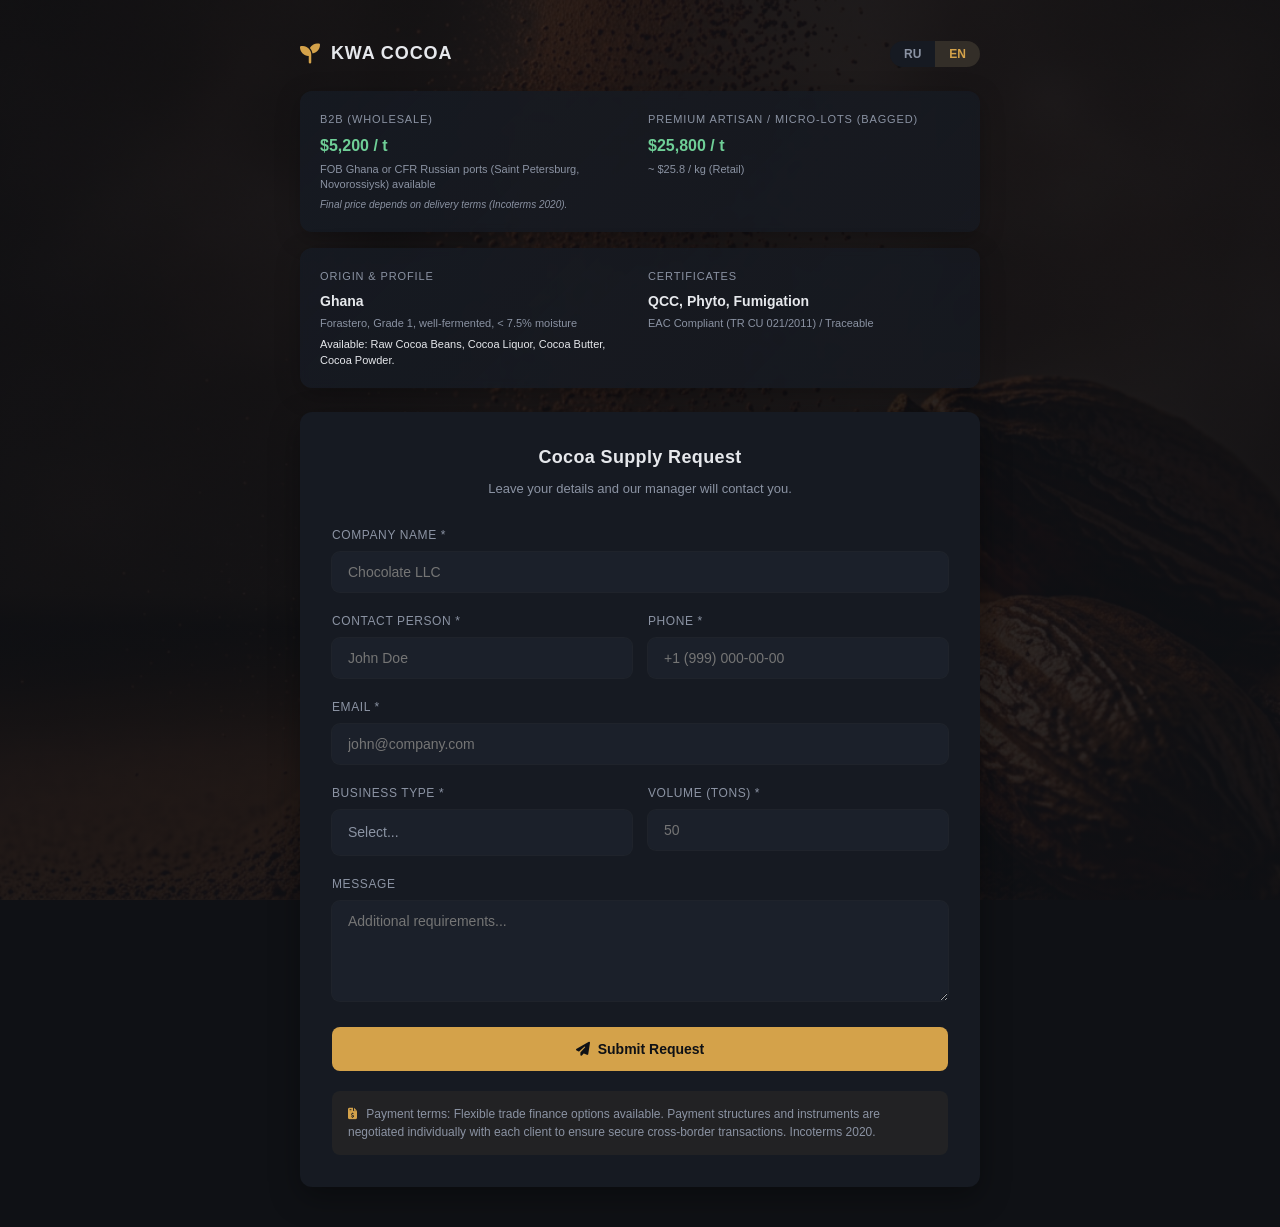
==== cocoa/index.html @ 3d96e948 "Update index.html" ====
<!DOCTYPE html>
<html lang="en">
<head>
<meta charset="UTF-8">
<meta name="viewport" content="width=device-width, initial-scale=1.0">
<title>KWA COCOA | Supply Request</title>

<!-- SEO -->
<meta name="description" content="Premium Ghanaian cocoa beans and processed products for B2B buyers. FOB Ghana or CFR Russian ports. EAC compliant (TR CU 021/2011).">
<meta name="theme-color" content="#0f1115">

<!-- Open Graph / Facebook / LinkedIn / WhatsApp / Telegram -->
<meta property="og:type" content="website">
<meta property="og:site_name" content="KWA COCOA">
<meta property="og:title" content="KWA COCOA — Cocoa Supply Request">
<meta property="og:description" content="Premium Ghanaian cocoa beans and processed products for B2B buyers. FOB Ghana or CFR Russian ports. EAC compliant (TR CU 021/2011).">
<meta property="og:image" content="https://ahiakwa.github.io/cocoa/coco_bg.png">
<meta property="og:image:type" content="image/png">
<meta property="og:image:alt" content="KWA COCOA — Premium Ghanaian cocoa supply">
<!-- Укажите реальный URL страницы (после деплоя на GitHub Pages / собственный домен): -->
<meta property="og:url" content="https://ahiakwa.github.io/">
<meta property="og:locale" content="en_US">
<meta property="og:locale:alternate" content="ru_RU">

<!-- Twitter / X -->
<meta name="twitter:card" content="summary_large_image">
<meta name="twitter:title" content="KWA COCOA — Cocoa Supply Request">
<meta name="twitter:description" content="Premium Ghanaian cocoa beans and processed products for B2B buyers. FOB Ghana or CFR Russian ports. EAC compliant (TR CU 021/2011).">
<meta name="twitter:image" content="https://ahiakwa.github.io/cocoa/coco_bg.png">
<meta name="twitter:image:alt" content="KWA COCOA — Premium Ghanaian cocoa supply">

<link rel="stylesheet" href="https://cdnjs.cloudflare.com/ajax/libs/font-awesome/6.5.1/css/all.min.css">
<link rel="stylesheet" href="https://ahiakwa.github.io/assets/adinkra-icons/css/icons.min.css" />
<style>
  :root {
    --bg: #0f1115;
    --card: #161a22;
    --text: #e6e8ec;
    --muted: #8b93a3;
    --accent: #d4a24a;
    --accent-hover: #e0b05c;
    --border: #232936;
    --input-bg: #1b202a;
    --error: #e26a6a;
    --success: #6fcf97;
  }

  * { box-sizing: border-box; }

  html, body {
    margin: 0; padding: 0;
    background: var(--bg); color: var(--text);
    font-family: -apple-system, BlinkMacSystemFont, "Segoe UI", Roboto, Helvetica, Arial, sans-serif;
    font-size: 14px; line-height: 1.5;
    -webkit-font-smoothing: antialiased;
    scrollbar-width: none; -ms-overflow-style: none;
  }

  body {
    background-image:
      linear-gradient(rgba(15, 17, 21, 0.82), rgba(15, 17, 21, 0.9)),
      url('https://ahiakwa.github.io/cocoa/coco_bg.png');
    background-size: cover;
    background-position: center center;
    background-repeat: no-repeat;
    background-attachment: fixed;
  }

  html::-webkit-scrollbar, body::-webkit-scrollbar, *::-webkit-scrollbar { display: none; width: 0; height: 0; }
  * { scrollbar-width: none; -ms-overflow-style: none; }

  input[type=number]::-webkit-inner-spin-button, 
  input[type=number]::-webkit-outer-spin-button { -webkit-appearance: none; margin: 0; }
  input[type=number] { -moz-appearance: textfield; }

  .app-wrapper {
    min-height: 100vh;
    display: flex;
    flex-direction: column;
    align-items: center;
    padding: 40px 20px;
  }

  .top-bar {
    width: 100%;
    max-width: 680px;
    display: flex;
    justify-content: space-between;
    align-items: center;
    margin-bottom: 24px;
  }

  .brand {
    display: flex;
    align-items: center;
    gap: 10px;
    font-size: 18px;
    font-weight: 700;
    letter-spacing: 0.05em;
    color: var(--text);
  }

  .brand i { color: var(--accent); font-size: 20px; }

  .lang-switch {
    display: flex;
    background: var(--card);
    border-radius: 20px;
    overflow: hidden;
    cursor: pointer;
    user-select: none;
  }

  .lang-btn {
    padding: 6px 14px;
    font-size: 12px;
    font-weight: 600;
    color: var(--muted);
    transition: all 0.2s ease;
    border: none;
    background: transparent;
    cursor: pointer;
  }

  .lang-btn.active {
    background: rgba(212, 162, 74, 0.15);
    color: var(--accent);
  }

  .price-banner {
    width: 100%;
    max-width: 680px;
    background: linear-gradient(135deg, rgba(22, 26, 34, 0.92), rgba(22, 26, 34, 0.78));
    border-radius: 12px;
    padding: 20px;
    margin-bottom: 16px;
    display: grid;
    grid-template-columns: repeat(2, 1fr);
    gap: 16px;
    align-items: start;
    backdrop-filter: blur(4px);
    -webkit-backdrop-filter: blur(4px);
    box-shadow: 0 6px 24px rgba(0, 0, 0, 0.25);
  }

  .spec-banner {
    width: 100%;
    max-width: 680px;
    background: linear-gradient(135deg, rgba(22, 26, 34, 0.92), rgba(22, 26, 34, 0.78));
    border-radius: 12px;
    padding: 20px;
    margin-bottom: 24px;
    display: grid;
    grid-template-columns: repeat(2, 1fr);
    gap: 16px;
    align-items: start;
    backdrop-filter: blur(4px);
    -webkit-backdrop-filter: blur(4px);
    box-shadow: 0 6px 24px rgba(0, 0, 0, 0.25);
  }

  .price-item { display: flex; flex-direction: column; }

  .price-label {
    font-size: 11px;
    text-transform: uppercase;
    letter-spacing: 0.08em;
    color: var(--muted);
    margin-bottom: 6px;
  }

  .price-value {
    font-size: 16px;
    font-weight: 600;
    color: var(--success);
  }

  .price-value.spec {
    font-size: 14px;
    color: var(--text);
  }

  .price-sub {
    font-size: 11px;
    color: var(--muted);
    margin-top: 4px;
    line-height: 1.4;
  }

  .price-note {
    font-size: 10px;
    color: var(--muted);
    margin-top: 6px;
    font-style: italic;
    line-height: 1.4;
  }

  .price-products {
    font-size: 11px;
    color: var(--text);
    margin-top: 6px;
    line-height: 1.4;
  }

  .form-container {
    width: 100%;
    max-width: 680px;
    background: var(--card);
    border-radius: 12px;
    padding: 32px;
    box-shadow: 0 10px 30px rgba(0,0,0,0.35);
    position: relative;
  }

  .header-title { text-align: center; margin-bottom: 28px; }

  .header-title h1 {
    font-size: 18px;
    font-weight: 600;
    margin: 0 0 8px;
    letter-spacing: 0.02em;
  }

  .header-title p { color: var(--muted); font-size: 13px; margin: 0; }

  .form-group { margin-bottom: 20px; position: relative; }

  label {
    display: block;
    font-size: 12px;
    color: var(--muted);
    margin-bottom: 8px;
    font-weight: 500;
    text-transform: uppercase;
    letter-spacing: 0.05em;
  }

  input, textarea {
    width: 100%;
    background: var(--input-bg);
    border: none;
    color: var(--text);
    padding: 12px 16px;
    border-radius: 8px;
    font-size: 14px;
    font-family: inherit;
    transition: box-shadow 0.2s ease, outline 0.2s ease;
    outline: none;
    box-shadow: 0 0 0 1px rgba(255, 255, 255, 0.04);
  }

  input:focus, textarea:focus {
    outline: none;
    box-shadow: 0 0 0 1px var(--accent);
  }

  input:user-invalid {
    box-shadow: 0 0 0 1px var(--error);
  }

  textarea { resize: vertical; min-height: 100px; }

  .row { display: grid; grid-template-columns: 1fr 1fr; gap: 16px; }

  .custom-select {
    position: relative;
    user-select: none;
    width: 100%;
  }

  .select-selected {
    width: 100%;
    background: var(--input-bg);
    border: none;
    color: var(--muted);
    padding: 12px 16px;
    border-radius: 8px;
    font-size: 14px;
    cursor: pointer;
    transition: box-shadow 0.2s ease;
    display: flex;
    justify-content: space-between;
    align-items: center;
    box-shadow: 0 0 0 1px rgba(255, 255, 255, 0.04);
  }

  .select-selected.has-value { color: var(--text); }
  .custom-select:focus-within .select-selected { box-shadow: 0 0 0 1px var(--accent); }
  .select-selected i { font-size: 10px; color: var(--muted); transition: transform 0.2s ease; }
  .custom-select.open .select-selected i { transform: rotate(180deg); }

  .select-items {
    position: absolute;
    background: var(--input-bg);
    border: none;
    border-radius: 8px;
    top: calc(100% + 4px);
    left: 0;
    right: 0;
    z-index: 99;
    box-shadow: 0 10px 25px rgba(0,0,0,0.5);
    max-height: 200px;
    overflow-y: auto;
    display: none;
  }
  
  .select-items::-webkit-scrollbar { display: none; }
  .select-items { -ms-overflow-style: none; scrollbar-width: none; }

  .custom-select.open .select-items { display: block; }

  .select-item {
    padding: 12px 16px;
    cursor: pointer;
    font-size: 14px;
    color: var(--text);
    transition: background 0.15s ease;
  }

  .select-item:hover, .select-item.selected {
    background: rgba(212, 162, 74, 0.1);
    color: var(--accent);
  }

  .custom-select.invalid .select-selected { box-shadow: 0 0 0 1px var(--error); }

  button[type="submit"] {
    width: 100%;
    background: var(--accent);
    color: #0f1115;
    border: none;
    padding: 14px;
    border-radius: 8px;
    font-size: 14px;
    font-weight: 600;
    cursor: pointer;
    transition: background 0.2s ease, transform 0.1s ease;
    display: flex;
    align-items: center;
    justify-content: center;
    gap: 8px;
    margin-top: 12px;
  }

  button[type="submit"]:hover:not(:disabled) { background: var(--accent-hover); }
  button[type="submit"]:active:not(:disabled) { transform: scale(0.98); }
  button[type="submit"]:disabled { opacity: 0.7; cursor: not-allowed; }

  .payment-notice {
    margin-top: 20px;
    padding: 14px 16px;
    background: rgba(212, 162, 74, 0.06);
    border: none;
    border-radius: 8px;
    font-size: 12px;
    color: var(--muted);
    line-height: 1.5;
  }

  .payment-notice i {
    color: var(--accent);
    margin-right: 6px;
  }

  .toast {
    position: fixed;
    top: 20px;
    left: 50%;
    transform: translateX(-50%) translateY(-100px);
    background: var(--card);
    border: none;
    padding: 16px 24px;
    border-radius: 8px;
    font-weight: 500;
    box-shadow: 0 10px 30px rgba(0,0,0,0.5);
    transition: transform 0.3s cubic-bezier(0.175, 0.885, 0.32, 1.275);
    z-index: 1000;
    display: flex;
    align-items: center;
    gap: 12px;
    max-width: 90vw;
  }

  .toast.show { transform: translateX(-50%) translateY(0); }
  .toast.success { color: var(--success); box-shadow: 0 10px 30px rgba(111, 207, 151, 0.25), 0 10px 30px rgba(0,0,0,0.5); }
  .toast.error { color: var(--error); box-shadow: 0 10px 30px rgba(226, 106, 106, 0.25), 0 10px 30px rgba(0,0,0,0.5); }

  @media (max-width: 820px) {
    .price-banner, .spec-banner { grid-template-columns: 1fr 1fr; gap: 12px; }
  }
  @media (max-width: 600px) {
    .form-container { padding: 24px; }
    .row { grid-template-columns: 1fr; gap: 0; }
    .price-banner, .spec-banner { grid-template-columns: 1fr; gap: 12px; }
    .top-bar { flex-direction: column; align-items: flex-start; gap: 16px; }

    body { background-attachment: scroll; }
  }
</style>
</head>
<body>

<div id="toast" class="toast">
  <i id="toastIcon" class="fa-solid"></i>
  <span id="toastMessage"></span>
</div>

<div class="app-wrapper">
  
  <div class="top-bar">
    <div class="brand">
      <i class="fa-solid fa-seedling"></i>
      KWA COCOA
    </div>
    <div class="lang-switch">
      <button type="button" class="lang-btn" onclick="setLanguage('ru')">RU</button>
      <button type="button" class="lang-btn active" onclick="setLanguage('en')">EN</button>
    </div>
  </div>

  <div class="price-banner">
    <div class="price-item">
      <div class="price-label" data-i18n="price_b2b">B2B (Wholesale)</div>
      <div class="price-value">$5,200 / t</div>
      <div class="price-sub" data-i18n="price_b2b_sub">FOB Ghana or CFR Russian ports (Saint Petersburg, Novorossiysk) available</div>
      <div class="price-note" data-i18n="price_b2b_note">Final price depends on delivery terms (Incoterms 2020).</div>
    </div>
    <div class="price-item">
      <div class="price-label" data-i18n="price_b2c">Premium Artisan / Micro-Lots (Bagged)</div>
      <div class="price-value">$25,800 / t</div>
      <div class="price-sub" data-i18n="price_b2c_sub">~ $25.8 / kg (Retail)</div>
    </div>
  </div>

  <div class="spec-banner">
    <div class="price-item">
      <div class="price-label" data-i18n="spec_origin">Origin & Profile</div>
      <div class="price-value spec" data-i18n="spec_origin_val">Ghana</div>
      <div class="price-sub" data-i18n="spec_char_val">Forastero, Grade 1, well-fermented, &lt; 7.5% moisture</div>
      <div class="price-products" data-i18n="spec_products">Available: Raw Cocoa Beans, Cocoa Liquor, Cocoa Butter, Cocoa Powder.</div>
    </div>
    <div class="price-item">
      <div class="price-label" data-i18n="spec_certs">Certificates</div>
      <div class="price-value spec" data-i18n="spec_certs_val">QCC, Phyto, Fumigation</div>
      <div class="price-sub" data-i18n="spec_trace_val">EAC Compliant (TR CU 021/2011) / Traceable</div>
    </div>
  </div>

  <div class="form-container">
    <div class="header-title">
      <h1 data-i18n="form_title">Cocoa Supply Request</h1>
      <p data-i18n="form_subtitle">Leave your details and our manager will contact you.</p>
    </div>

    <form id="cocoaForm" onsubmit="submitForm(event)">

      <input type="hidden" name="access_key" value="8f15fd00-7f2b-4101-b661-bcb490d8f3a6">
      <input type="hidden" name="subject" value="New B2B Lead - KWA COCOA">
      <input type="hidden" name="from_name" value="KWA COCOA Website">

      <input type="text" name="bot_field" tabindex="-1" autocomplete="off"
             aria-hidden="true"
             style="position:absolute;left:-9999px;top:auto;width:1px;height:1px;overflow:hidden;">

      <div class="form-group">
        <label for="company" data-i18n="lbl_company">Company Name *</label>
        <input type="text" id="company" name="Company" required placeholder="Chocolate LLC" data-i18n-placeholder="ph_company">
      </div>

      <div class="row">
        <div class="form-group">
          <label for="name" data-i18n="lbl_name">Contact Person *</label>
          <input type="text" id="name" name="Contact Person" required placeholder="John Doe" data-i18n-placeholder="ph_name">
        </div>
        <div class="form-group">
          <label for="phone" data-i18n="lbl_phone">Phone *</label>
          <input type="tel" id="phone" name="Phone" required placeholder="+1 (999) 000-00-00" data-i18n-placeholder="ph_phone">
        </div>
      </div>

      <div class="form-group">
        <label for="email" data-i18n="lbl_email">Email *</label>
        <input type="email" id="email" name="Email" required placeholder="john@company.com" data-i18n-placeholder="ph_email">
      </div>

      <div class="row">
        <div class="form-group">
          <label data-i18n="lbl_business">Business Type *</label>

          <div class="custom-select" id="businessSelect" tabindex="0">
            <div class="select-selected" id="selectSelected" data-i18n="select_placeholder">Select...</div>
            <div class="select-items" id="selectItems">
              <div class="select-item" data-value="factory" data-i18n="opt_factory">Confectionery / Chocolate Factory</div>
              <div class="select-item" data-value="distributor" data-i18n="opt_distributor">B2B Food Ingredients Distributor</div>
              <div class="select-item" data-value="artisan" data-i18n="opt_artisan">Artisan Chocolate Maker / Specialty Roaster</div>
              <div class="select-item" data-value="other" data-i18n="opt_other">Other</div>
            </div>
          </div>
          <input type="hidden" name="Business Type" id="businessInput">
        </div>

        <div class="form-group">
          <label for="volume" data-i18n="lbl_volume">Volume (tons) *</label>
          <input type="number" id="volume" name="Volume" required placeholder="50" min="1" data-i18n-placeholder="ph_volume">
        </div>
      </div>

      <div class="form-group">
        <label for="message" data-i18n="lbl_message">Message</label>
        <textarea id="message" name="Message" placeholder="Additional requirements..." data-i18n-placeholder="ph_message"></textarea>
      </div>

      <button type="submit" id="submitBtn">
        <i class="fa-solid fa-paper-plane"></i> 
        <span data-i18n="btn_submit">Submit Request</span>
      </button>
    </form>

    <div class="payment-notice">
      <i class="fa-solid fa-file-invoice-dollar"></i>
      <span data-i18n="payment_notice">Payment terms: Flexible trade finance options available. Payment structures and instruments are negotiated individually with each client to ensure secure cross-border transactions. Incoterms 2020.</span>
    </div>
  </div>
</div>

<script>
  const CONFIG = {
    WORKER_URL: "",
    WEB3FORMS_URL: "https://api.web3forms.com/submit"
  };

  const translations = {
    en: {
      price_b2b: "B2B (Wholesale)",
      price_b2b_sub: "FOB Ghana or CFR Russian ports (Saint Petersburg, Novorossiysk) available",
      price_b2b_note: "Final price depends on delivery terms (Incoterms 2020).",
      price_b2c: "Premium Artisan / Micro-Lots (Bagged)",
      price_b2c_sub: "~ $25.8 / kg (Retail)",
      spec_origin: "Origin & Profile",
      spec_origin_val: "Ghana",
      spec_char_val: "Forastero, Grade 1, well-fermented, < 7.5% moisture",
      spec_products: "Available: Raw Cocoa Beans, Cocoa Liquor, Cocoa Butter, Cocoa Powder.",
      spec_certs: "Certificates",
      spec_certs_val: "QCC, Phyto, Fumigation",
      spec_trace_val: "EAC Compliant (TR CU 021/2011) / Traceable",
      form_title: "Cocoa Supply Request",
      form_subtitle: "Leave your details and our manager will contact you.",
      lbl_company: "Company Name *", ph_company: "Chocolate LLC",
      lbl_name: "Contact Person *", ph_name: "John Doe",
      lbl_phone: "Phone *", ph_phone: "+1 (999) 000-00-00",
      lbl_email: "Email *", ph_email: "john@company.com",
      lbl_business: "Business Type *", select_placeholder: "Select...",
      opt_factory: "Confectionery / Chocolate Factory",
      opt_distributor: "B2B Food Ingredients Distributor",
      opt_artisan: "Artisan Chocolate Maker / Specialty Roaster",
      opt_other: "Other",
      lbl_volume: "Volume (tons) *", ph_volume: "50",
      lbl_message: "Message", ph_message: "Additional requirements...",
      btn_submit: "Submit Request",
      msg_success: "Request sent successfully!",
      msg_error: "Something went wrong. Please try again.",
      msg_sending: "Sending...",
      payment_notice: "Payment terms: Flexible trade finance options available. Payment structures and instruments are negotiated individually with each client to ensure secure cross-border transactions. Incoterms 2020."
    },
    ru: {
      price_b2b: "B2B (Опт)",
      price_b2b_sub: "FOB Гана или CFR порты РФ (Санкт-Петербург, Новороссийск)",
      price_b2b_note: "Финальная цена зависит от условий поставки (Инкотермс 2020).",
      price_b2c: "Премиум / Микро-лоты (в мешках)",
      price_b2c_sub: "~ 2 500 ₽ / кг (Розница)",
      spec_origin: "Происхождение и сорт",
      spec_origin_val: "Гана",
      spec_char_val: "Форастеро, 1-й сорт (Grade 1), ферментированные, влажность < 7.5%",
      spec_products: "Доступно: сырые какао-бобы, какао-тертое, какао-масло, какао-порошок.",
      spec_certs: "Сертификаты",
      spec_certs_val: "QCC, Фитосанитарный, Фумигационный",
      spec_trace_val: "Соответствует ТР ТС 021/2011 (ЕАЭС) / Прослеживаемость",
      form_title: "Заявка на поставку какао",
      form_subtitle: "Оставьте свои данные, и наш менеджер свяжется с вами.",
      lbl_company: "Название компании *", ph_company: "ООО «Шоколад»",
      lbl_name: "Контактное лицо *", ph_name: "Иван Иванов",
      lbl_phone: "Телефон *", ph_phone: "+7 (999) 000-00-00",
      lbl_email: "Email *", ph_email: "ivan@company.ru",
      lbl_business: "Тип бизнеса *", select_placeholder: "Выберите...",
      opt_factory: "Кондитерская фабрика / Производство",
      opt_distributor: "Дистрибьютор пищевого сырья (B2B)",
      opt_artisan: "Крафтовый производитель / Bean-to-Bar",
      opt_other: "Другое",
      lbl_volume: "Объем (тонн) *", ph_volume: "50",
      lbl_message: "Комментарий", ph_message: "Дополнительные требования...",
      btn_submit: "Отправить заявку",
      msg_success: "Заявка успешно отправлена!",
      msg_error: "Произошла ошибка. Пожалуйста, попробуйте снова.",
      msg_sending: "Отправка...",
      payment_notice: "Условия оплаты: Доступны гибкие инструменты торгового финансирования. Структура расчетов и платежные инструменты обсуждаются индивидуально с каждым клиентом для обеспечения безопасности трансграничных сделок. Incoterms 2020."
    }
  };

  let currentLang = 'en';

  function setLanguage(lang) {
    currentLang = lang;
    document.querySelectorAll('.lang-btn').forEach(btn => {
      btn.classList.toggle('active', btn.textContent.toLowerCase() === lang);
    });

    document.querySelectorAll('[data-i18n]').forEach(el => {
      const key = el.getAttribute('data-i18n');
      if (translations[lang][key]) {
        if (el.id === 'selectSelected' && el.classList.contains('has-value')) return;
        el.textContent = translations[lang][key];
      }
    });

    document.querySelectorAll('[data-i18n-placeholder]').forEach(el => {
      const key = el.getAttribute('data-i18n-placeholder');
      if (translations[lang][key]) {
        el.setAttribute('placeholder', translations[lang][key]);
      }
    });

    if (businessInput.value) {
      const selectedItem = [...items].find(i => i.classList.contains('selected'));
      if (selectedItem) {
        const i18nKey = selectedItem.getAttribute('data-i18n');
        const newText = translations[lang][i18nKey];
        selectSelected.textContent = newText;
        businessInput.value = newText;
      }
    }
  }

  const customSelect = document.getElementById('businessSelect');
  const selectSelected = document.getElementById('selectSelected');
  const selectItems = document.getElementById('selectItems');
  const businessInput = document.getElementById('businessInput');
  const items = selectItems.querySelectorAll('.select-item');

  customSelect.addEventListener('click', function(e) {
    if (e.target.closest('.select-items')) return;
    customSelect.classList.toggle('open');
  });

  document.addEventListener('click', function(e) {
    if (!customSelect.contains(e.target)) customSelect.classList.remove('open');
  });

  items.forEach(item => {
    item.addEventListener('click', function() {
      const i18nKey = this.getAttribute('data-i18n');
      const text = translations[currentLang][i18nKey];

      selectSelected.textContent = text;
      selectSelected.classList.add('has-value');
      businessInput.value = text;

      items.forEach(i => i.classList.remove('selected'));
      this.classList.add('selected');

      customSelect.classList.remove('open');
      customSelect.classList.remove('invalid');
    });
  });

  const toast = document.getElementById('toast');
  const toastIcon = document.getElementById('toastIcon');
  const toastMessage = document.getElementById('toastMessage');

  function showToast(message, type) {
    toastMessage.textContent = message;
    toast.className = `toast show ${type}`;
    toastIcon.className = type === 'success' ? 'fa-solid fa-circle-check' : 'fa-solid fa-circle-exclamation';
    setTimeout(() => toast.classList.remove('show'), 5000);
  }

  function submitForm(e) {
    e.preventDefault();

    const form = document.getElementById('cocoaForm');

    const honeypot = form.querySelector('[name="bot_field"]');
    if (honeypot && honeypot.value.trim() !== "") {
      return false;
    }

    let isValid = true;

    if (!businessInput.value) {
      isValid = false;
      customSelect.classList.add('invalid');
    } else {
      customSelect.classList.remove('invalid');
    }

    if (!form.checkValidity()) {
      isValid = false;
      form.reportValidity();
    }

    if (!isValid) return false;

    const submitBtn = document.getElementById('submitBtn');
    const originalBtnText = submitBtn.innerHTML;
    submitBtn.innerHTML = `<i class="fa-solid fa-spinner fa-spin"></i> <span>${translations[currentLang].msg_sending}</span>`;
    submitBtn.disabled = true;

    const formData = new FormData(form);
    const object = Object.fromEntries(formData);

    const isWorker = Boolean(CONFIG.WORKER_URL);
    const endpoint = isWorker ? CONFIG.WORKER_URL : CONFIG.WEB3FORMS_URL;

    fetch(endpoint, {
      method: 'POST',
      headers: {
        'Content-Type': 'application/json',
        'Accept': 'application/json'
      },
      body: JSON.stringify(object)
    })
    .then(async (response) => {
      let json;
      try { json = await response.json(); } catch { json = {}; }

      const ok = isWorker ? (json && json.ok === true) : (response.status === 200);

      if (ok) {
        showToast(translations[currentLang].msg_success, 'success');
        form.reset();

        selectSelected.classList.remove('has-value');
        selectSelected.textContent = translations[currentLang]['select_placeholder'];
        businessInput.value = '';
        items.forEach(i => i.classList.remove('selected'));
      } else {
        console.error(response, json);
        showToast(json.message || translations[currentLang].msg_error, 'error');
      }
    })
    .catch(error => {
      console.error(error);
      showToast(translations[currentLang].msg_error, 'error');
    })
    .finally(() => {
      submitBtn.innerHTML = originalBtnText;
      submitBtn.disabled = false;
    });

    return false;
  }

  setLanguage('en');
</script>

</body>
</html>
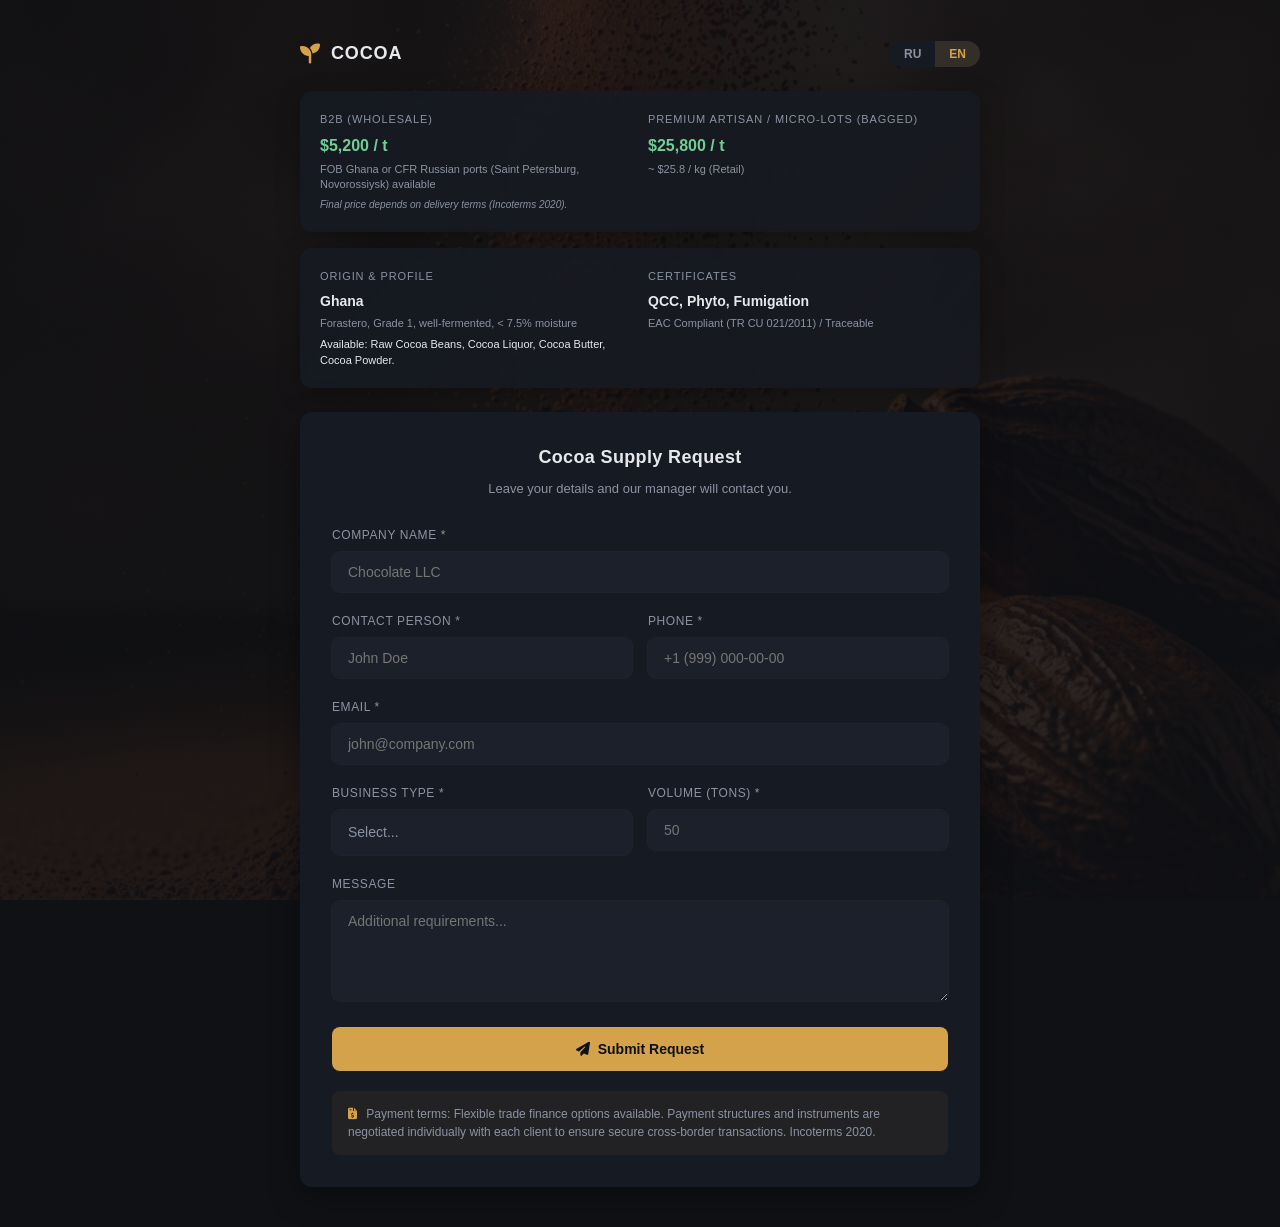
==== commit 7d308c0d: "Update index.html" ====
--- a/cocoa/index.html
+++ b/cocoa/index.html
@@ -3,7 +3,7 @@
 <head>
 <meta charset="UTF-8">
 <meta name="viewport" content="width=device-width, initial-scale=1.0">
-<title>KWA COCOA | Supply Request</title>
+<title>COCO | Supply Request</title>
 
 <!-- SEO -->
 <meta name="description" content="Premium Ghanaian cocoa beans and processed products for B2B buyers. FOB Ghana or CFR Russian ports. EAC compliant (TR CU 021/2011).">
@@ -410,7 +410,7 @@
   <div class="top-bar">
     <div class="brand">
       <i class="fa-solid fa-seedling"></i>
-      KWA COCOA
+      COCOA
     </div>
     <div class="lang-switch">
       <button type="button" class="lang-btn" onclick="setLanguage('ru')">RU</button>
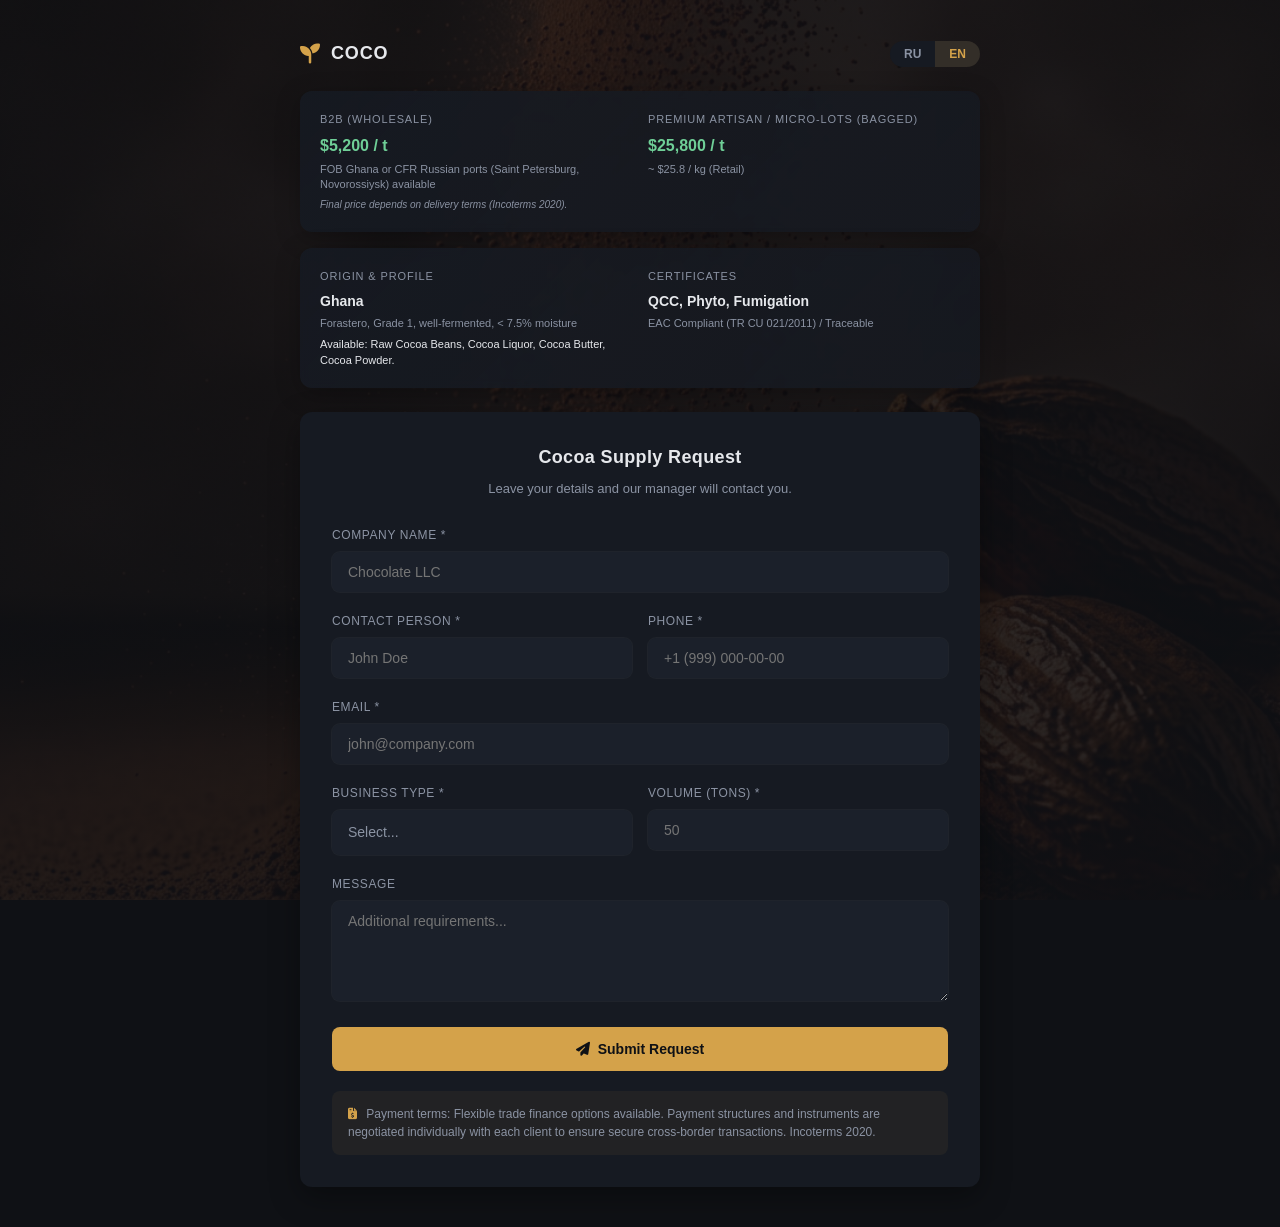
==== commit d76c9711: "Update index.html" ====
--- a/cocoa/index.html
+++ b/cocoa/index.html
@@ -410,7 +410,7 @@
   <div class="top-bar">
     <div class="brand">
       <i class="fa-solid fa-seedling"></i>
-      COCOA
+      COCO
     </div>
     <div class="lang-switch">
       <button type="button" class="lang-btn" onclick="setLanguage('ru')">RU</button>
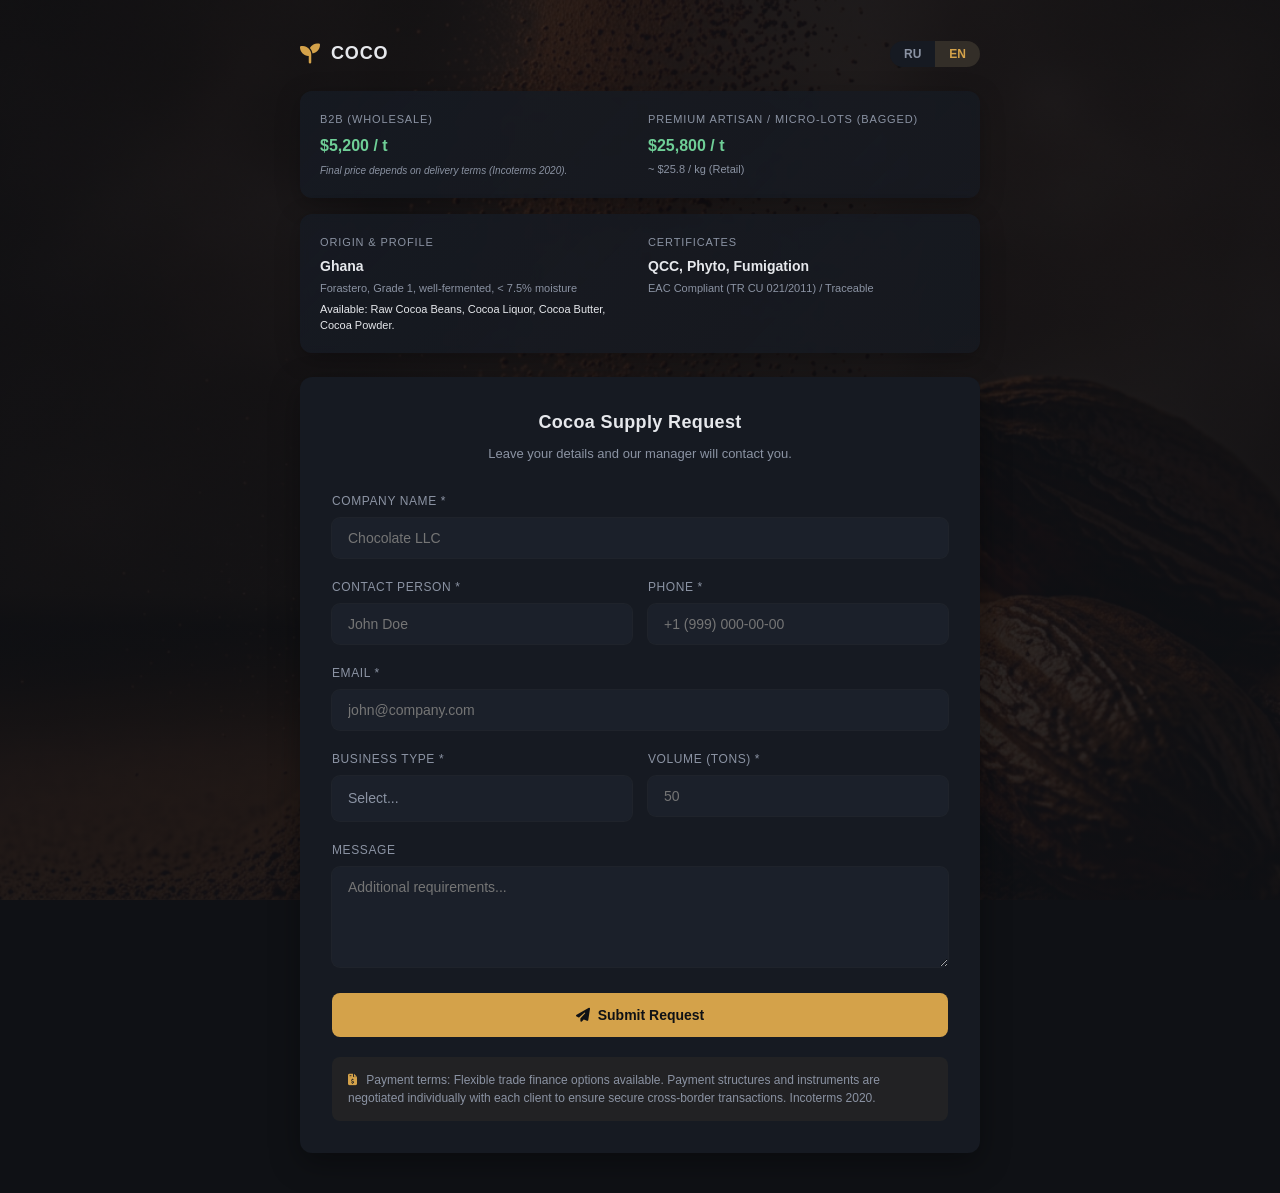
==== commit 5dea8ec2: "Update index.html" ====
--- a/cocoa/index.html
+++ b/cocoa/index.html
@@ -422,7 +422,9 @@
     <div class="price-item">
       <div class="price-label" data-i18n="price_b2b">B2B (Wholesale)</div>
       <div class="price-value">$5,200 / t</div>
+      <!--
       <div class="price-sub" data-i18n="price_b2b_sub">FOB Ghana or CFR Russian ports (Saint Petersburg, Novorossiysk) available</div>
+      -->
       <div class="price-note" data-i18n="price_b2b_note">Final price depends on delivery terms (Incoterms 2020).</div>
     </div>
     <div class="price-item">
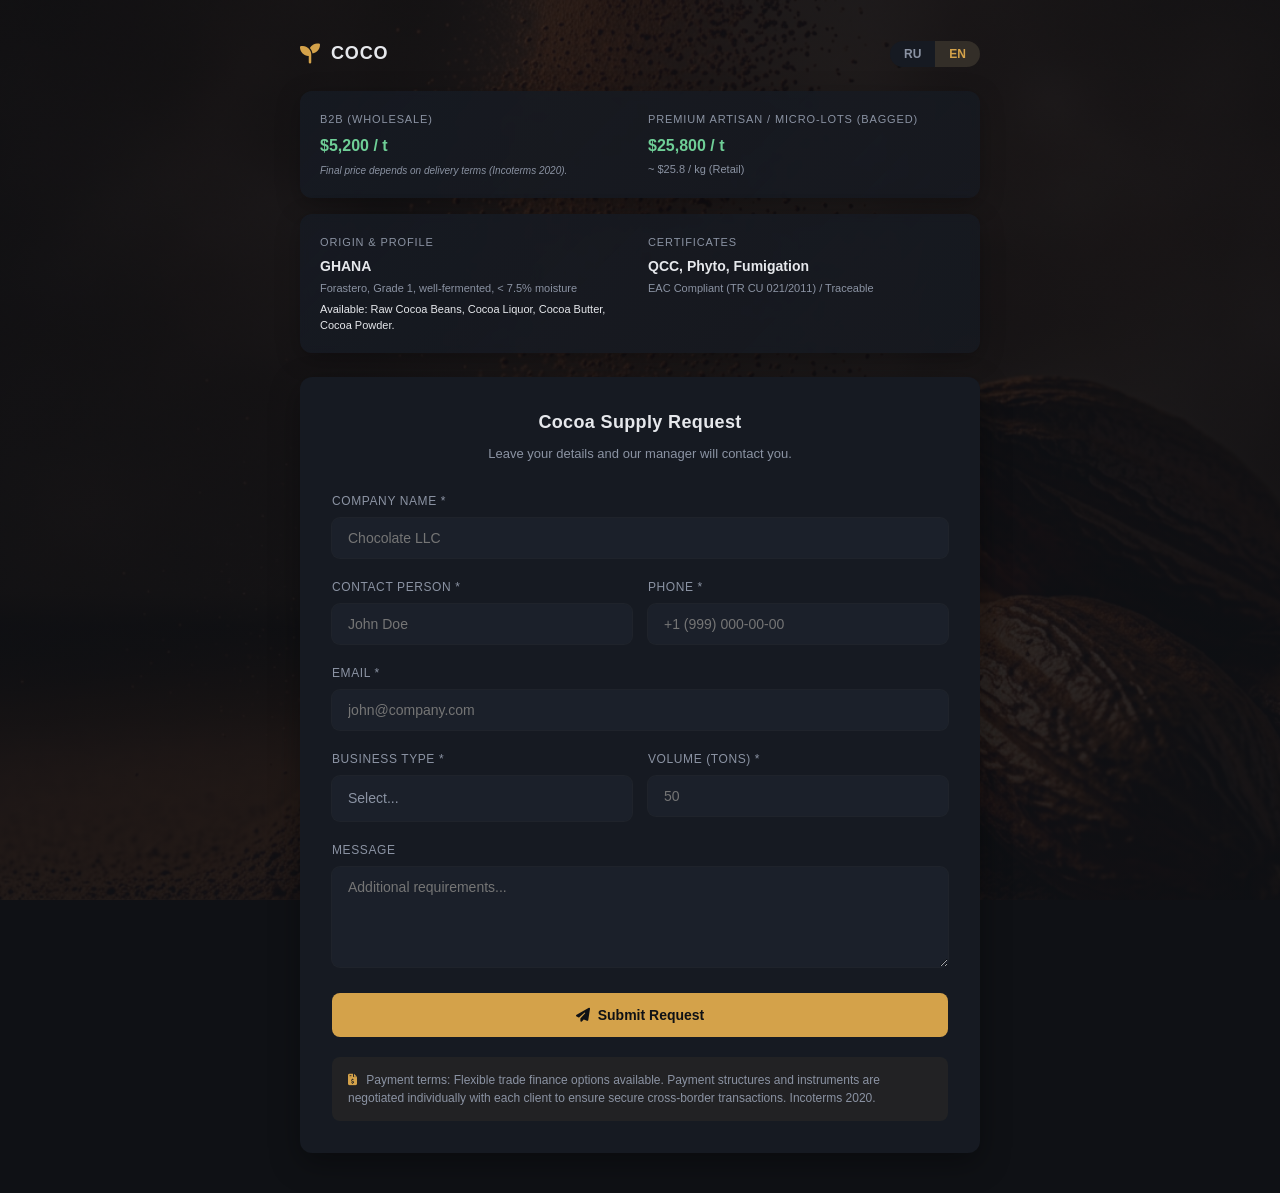
==== commit 26f6a309: "Update index.html" ====
--- a/cocoa/index.html
+++ b/cocoa/index.html
@@ -437,7 +437,7 @@
   <div class="spec-banner">
     <div class="price-item">
       <div class="price-label" data-i18n="spec_origin">Origin & Profile</div>
-      <div class="price-value spec" data-i18n="spec_origin_val">Ghana</div>
+      <div class="price-value spec" data-i18n="spec_origin_val">GHANA</div>
       <div class="price-sub" data-i18n="spec_char_val">Forastero, Grade 1, well-fermented, &lt; 7.5% moisture</div>
       <div class="price-products" data-i18n="spec_products">Available: Raw Cocoa Beans, Cocoa Liquor, Cocoa Butter, Cocoa Powder.</div>
     </div>
@@ -539,7 +539,7 @@
       price_b2c: "Premium Artisan / Micro-Lots (Bagged)",
       price_b2c_sub: "~ $25.8 / kg (Retail)",
       spec_origin: "Origin & Profile",
-      spec_origin_val: "Ghana",
+      spec_origin_val: "GHANA",
       spec_char_val: "Forastero, Grade 1, well-fermented, < 7.5% moisture",
       spec_products: "Available: Raw Cocoa Beans, Cocoa Liquor, Cocoa Butter, Cocoa Powder.",
       spec_certs: "Certificates",
@@ -571,7 +571,7 @@
       price_b2c: "Премиум / Микро-лоты (в мешках)",
       price_b2c_sub: "~ 2 500 ₽ / кг (Розница)",
       spec_origin: "Происхождение и сорт",
-      spec_origin_val: "Гана",
+      spec_origin_val: "ГАНА",
       spec_char_val: "Форастеро, 1-й сорт (Grade 1), ферментированные, влажность < 7.5%",
       spec_products: "Доступно: сырые какао-бобы, какао-тертое, какао-масло, какао-порошок.",
       spec_certs: "Сертификаты",
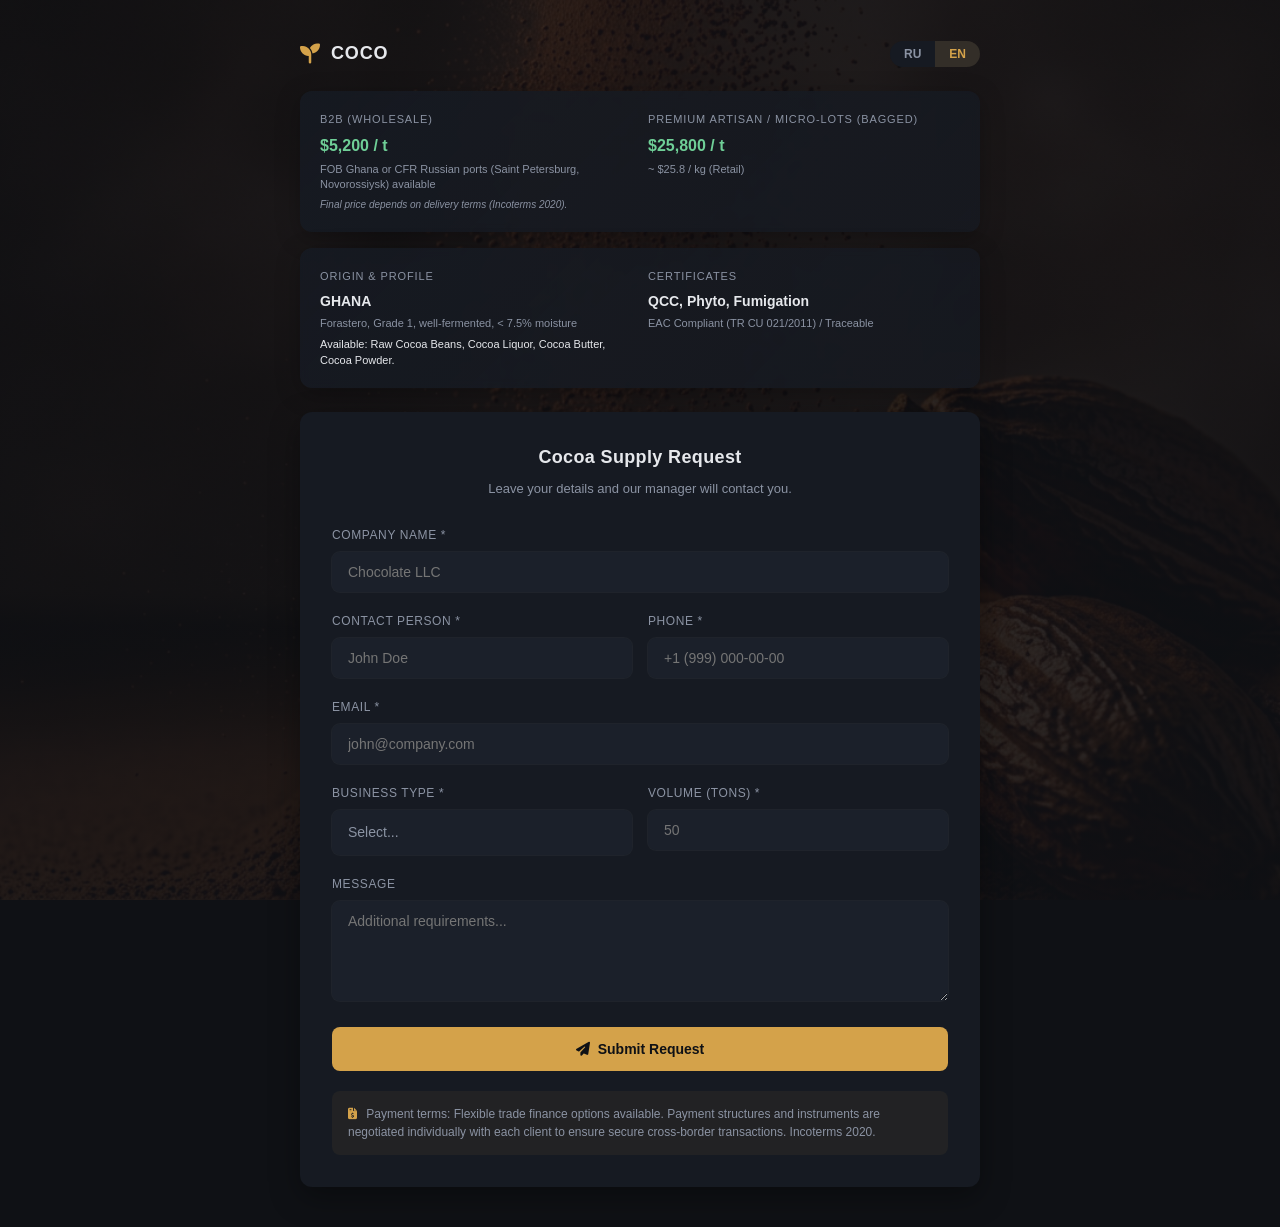
==== commit 8952eee4: "Update index.html" ====
--- a/cocoa/index.html
+++ b/cocoa/index.html
@@ -422,9 +422,7 @@
     <div class="price-item">
       <div class="price-label" data-i18n="price_b2b">B2B (Wholesale)</div>
       <div class="price-value">$5,200 / t</div>
-      <!--
-      <div class="price-sub" data-i18n="price_b2b_sub">FOB Ghana or CFR Russian ports (Saint Petersburg, Novorossiysk) available</div>
-      -->
+      <div class="price-sub" data-i18n="price_b2b_sub"></div>
       <div class="price-note" data-i18n="price_b2b_note">Final price depends on delivery terms (Incoterms 2020).</div>
     </div>
     <div class="price-item">
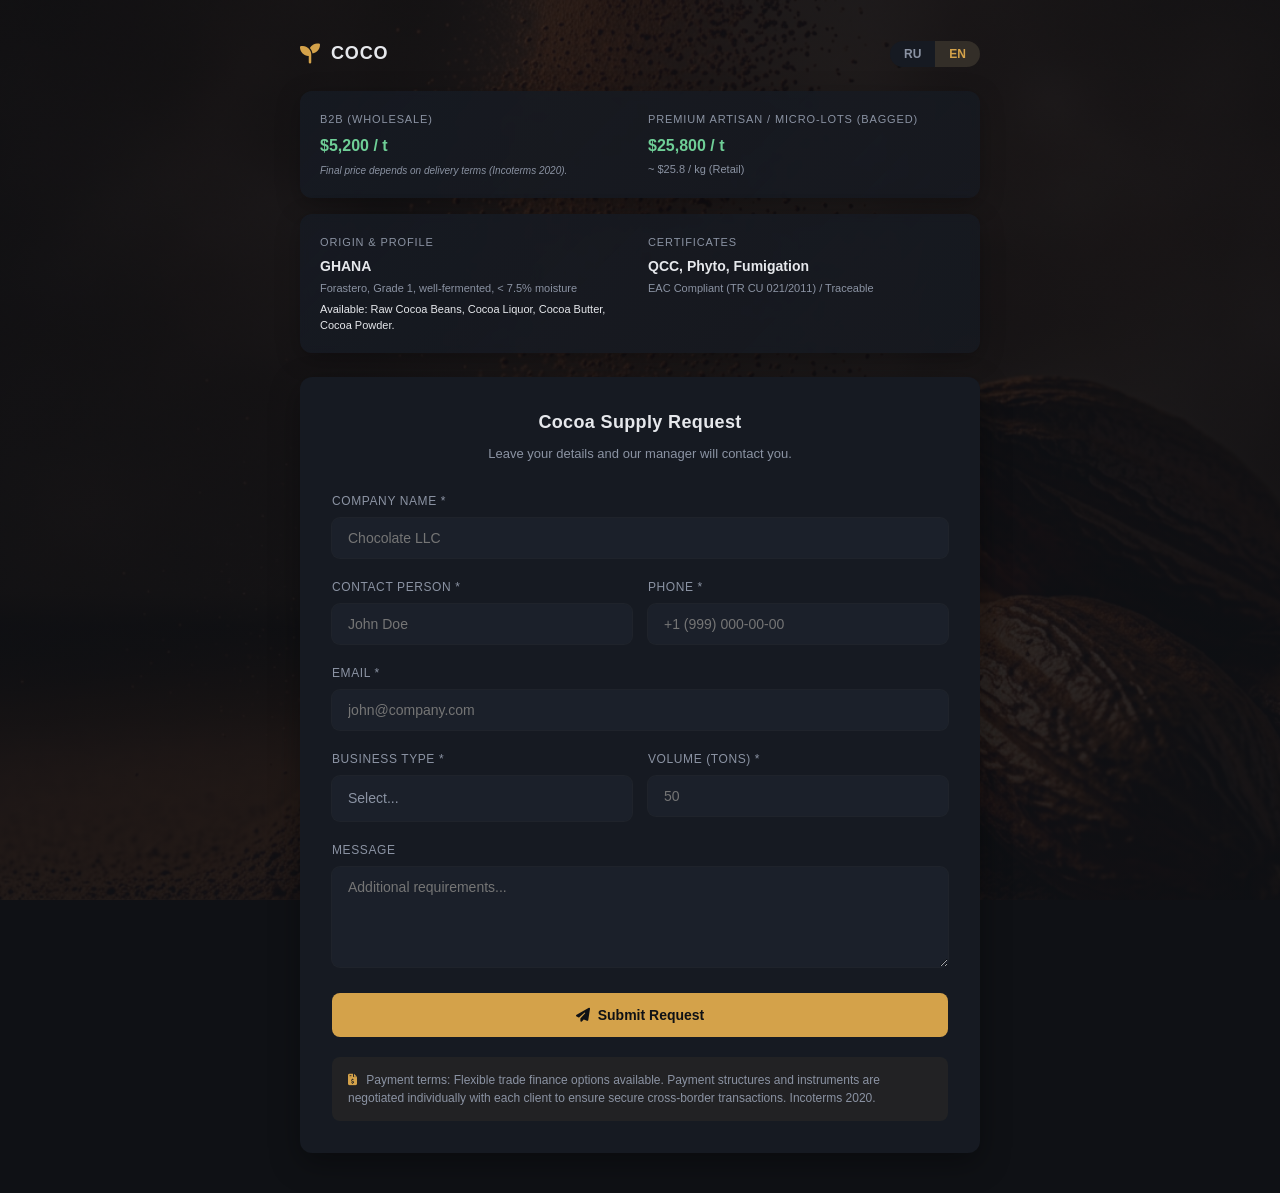
==== commit 3558479e: "Update index.html" ====
--- a/cocoa/index.html
+++ b/cocoa/index.html
@@ -422,7 +422,7 @@
     <div class="price-item">
       <div class="price-label" data-i18n="price_b2b">B2B (Wholesale)</div>
       <div class="price-value">$5,200 / t</div>
-      <div class="price-sub" data-i18n="price_b2b_sub"></div>
+      <!-- <div class="price-sub" data-i18n="price_b2b_sub"></div> -->
       <div class="price-note" data-i18n="price_b2b_note">Final price depends on delivery terms (Incoterms 2020).</div>
     </div>
     <div class="price-item">
